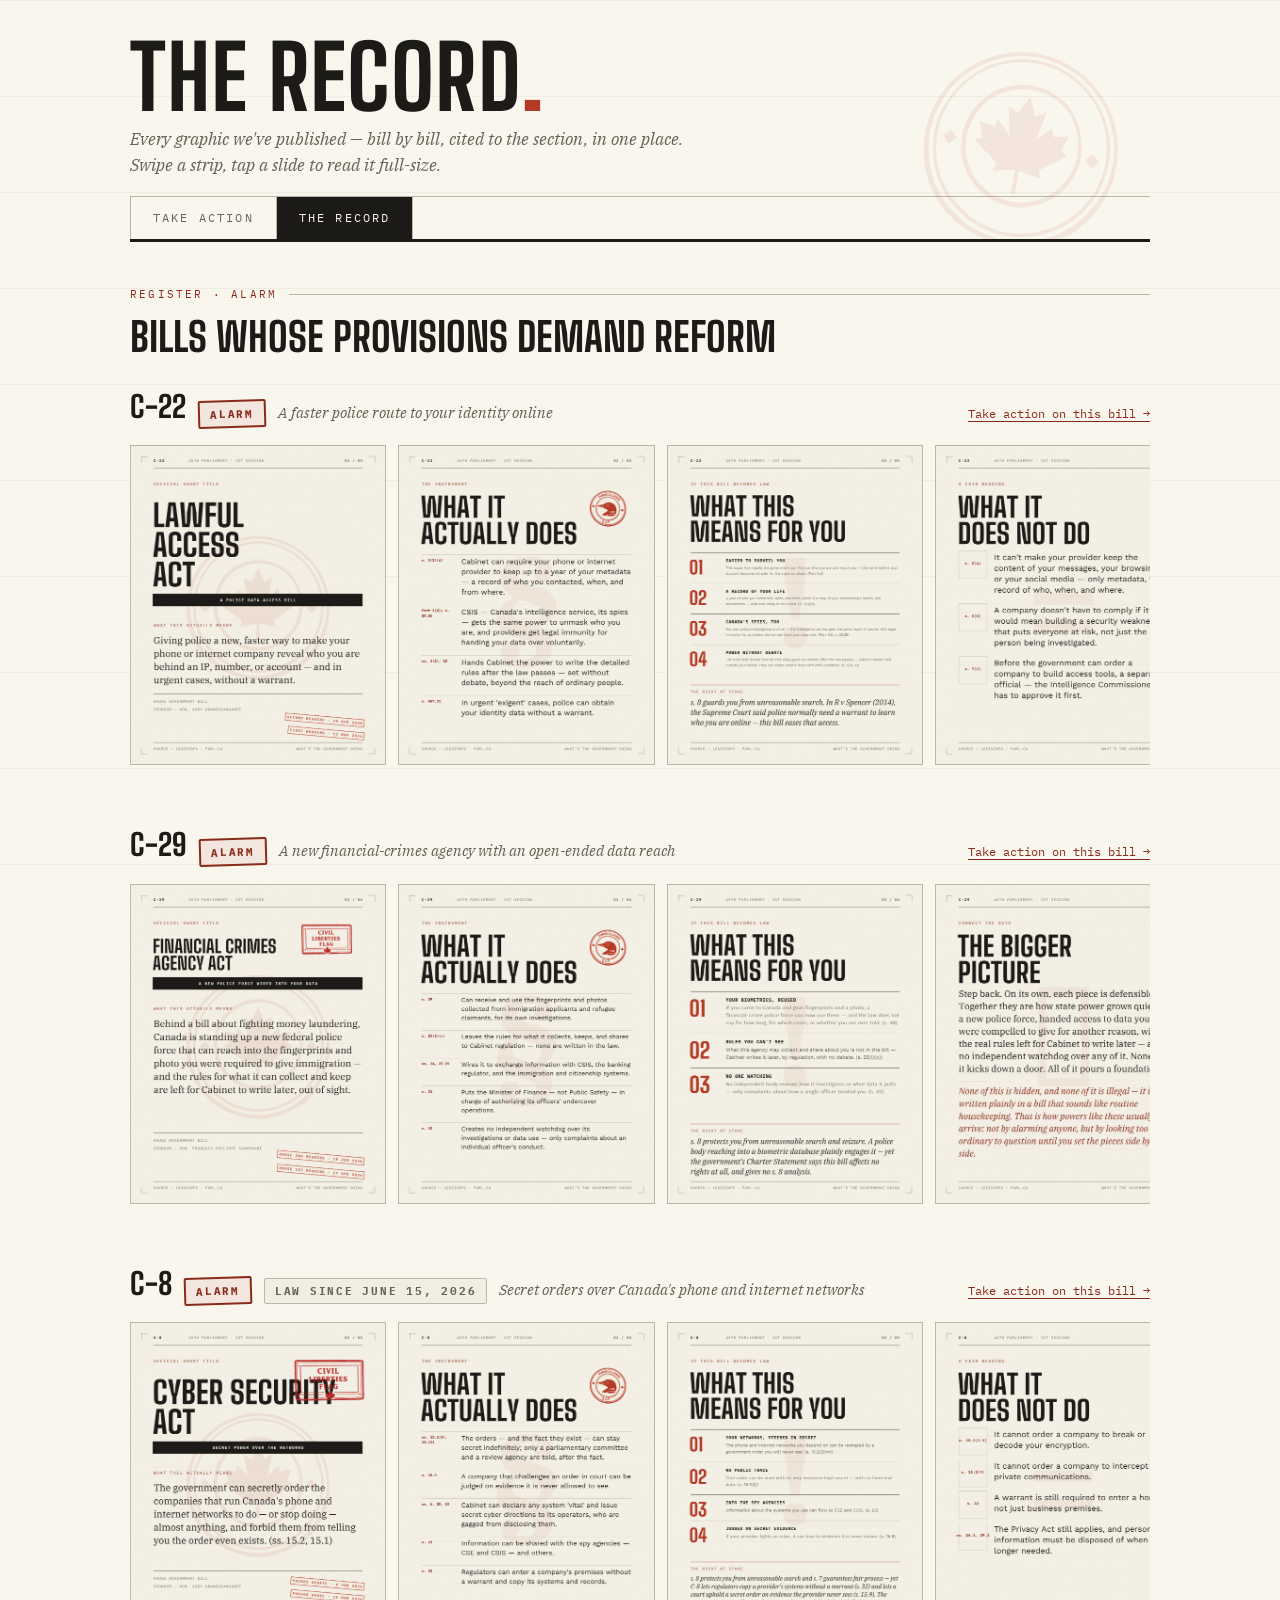
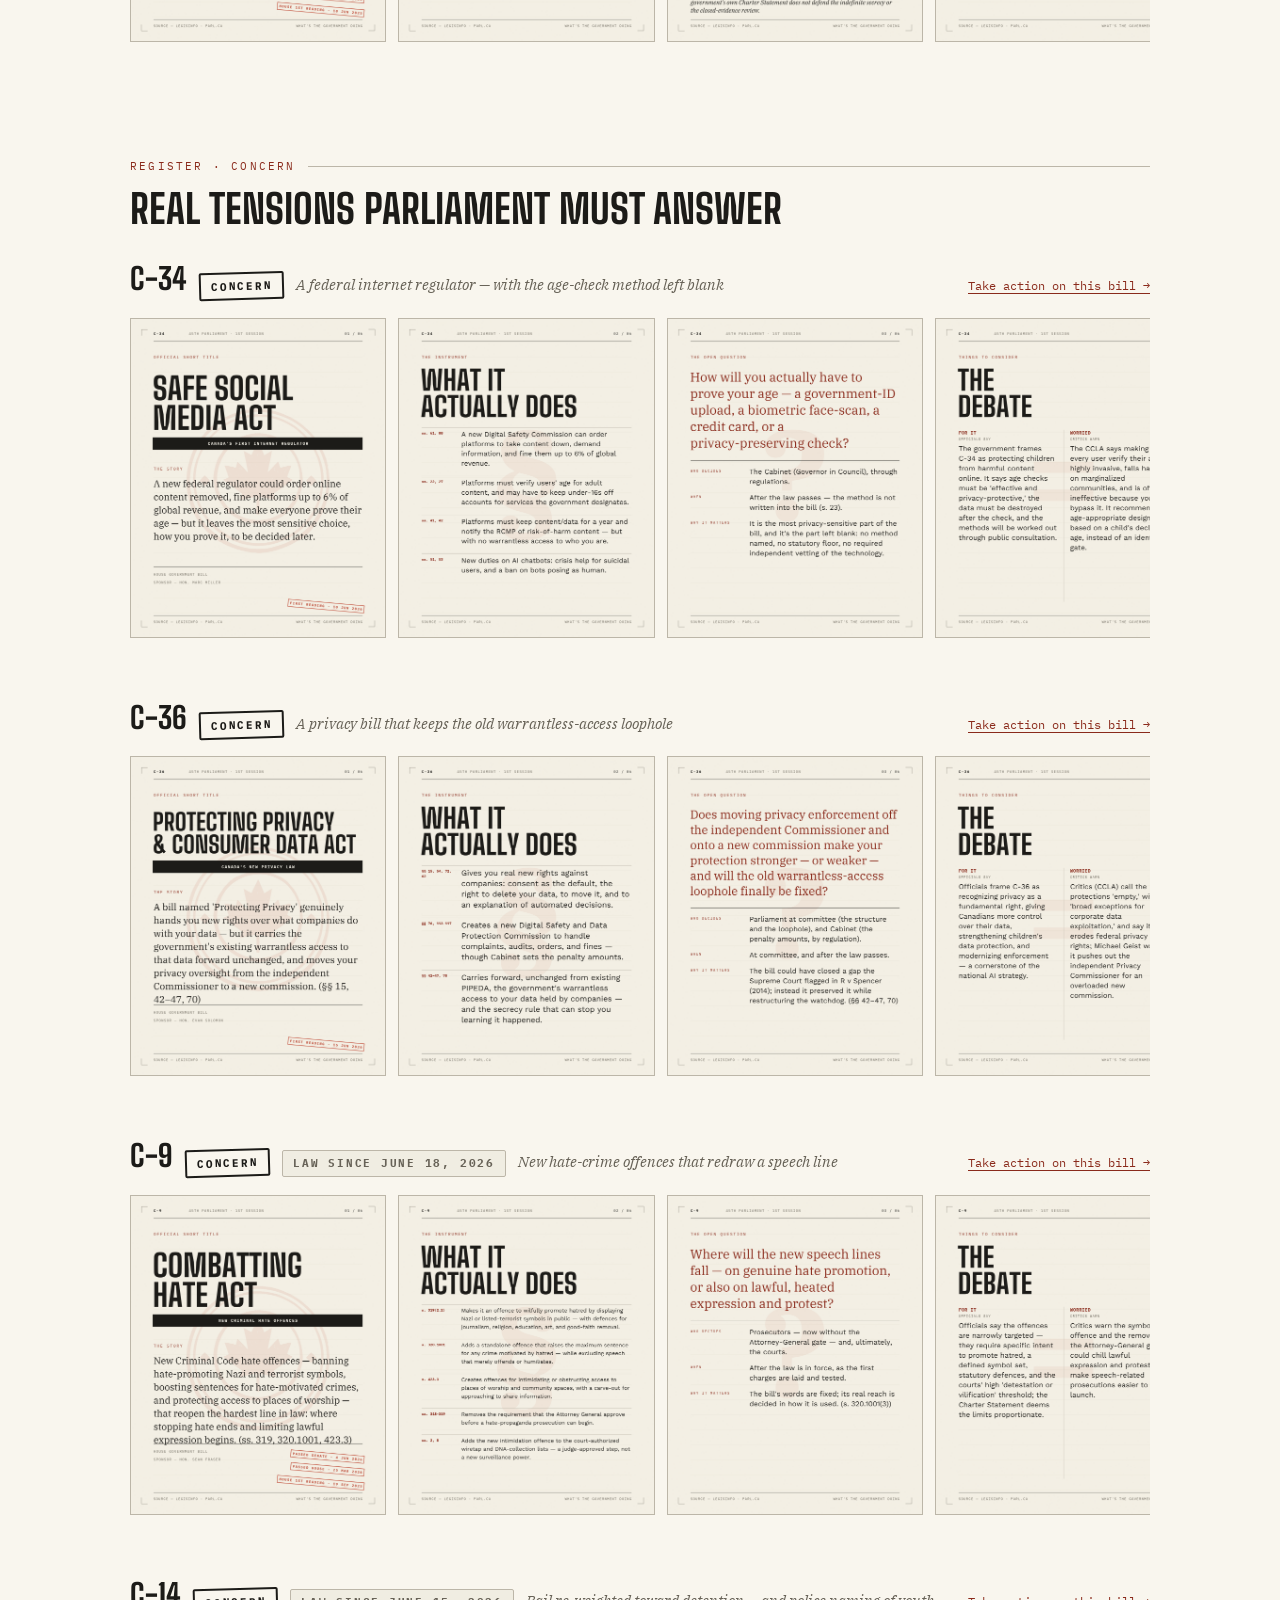
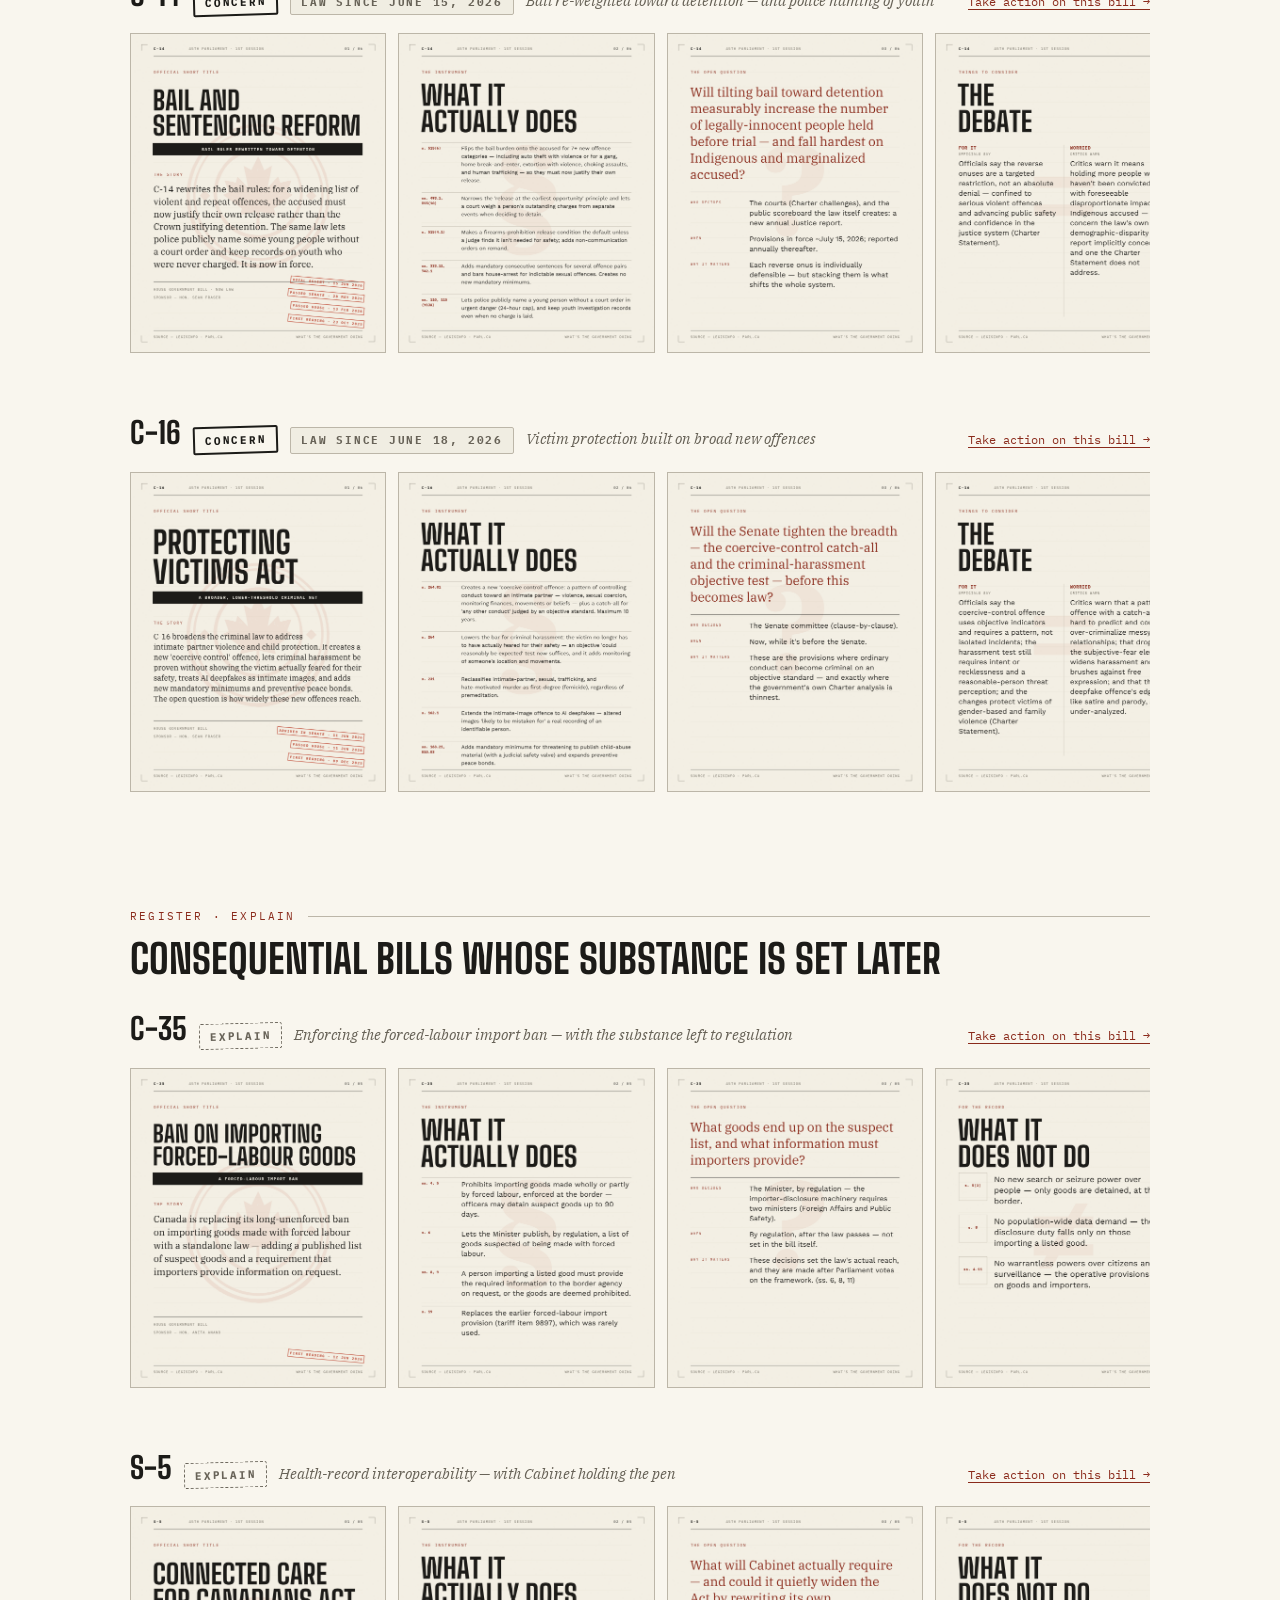
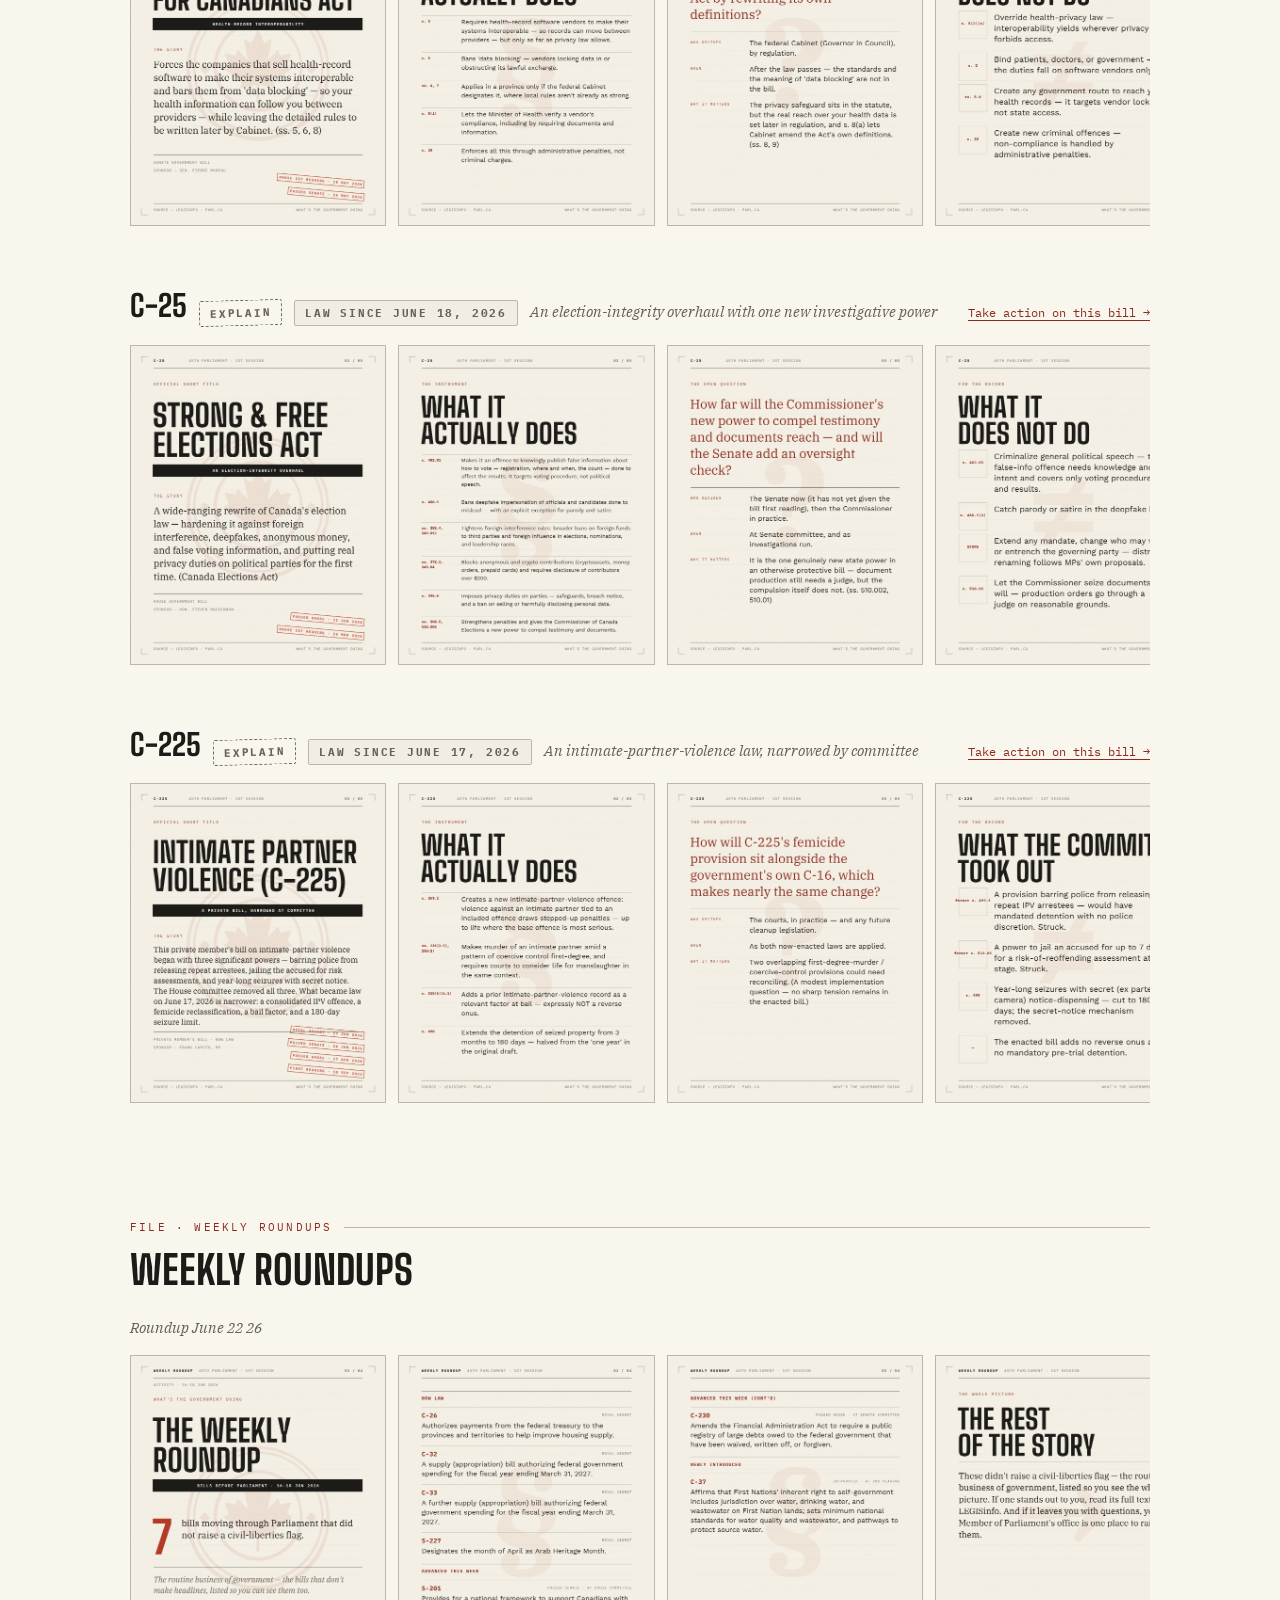
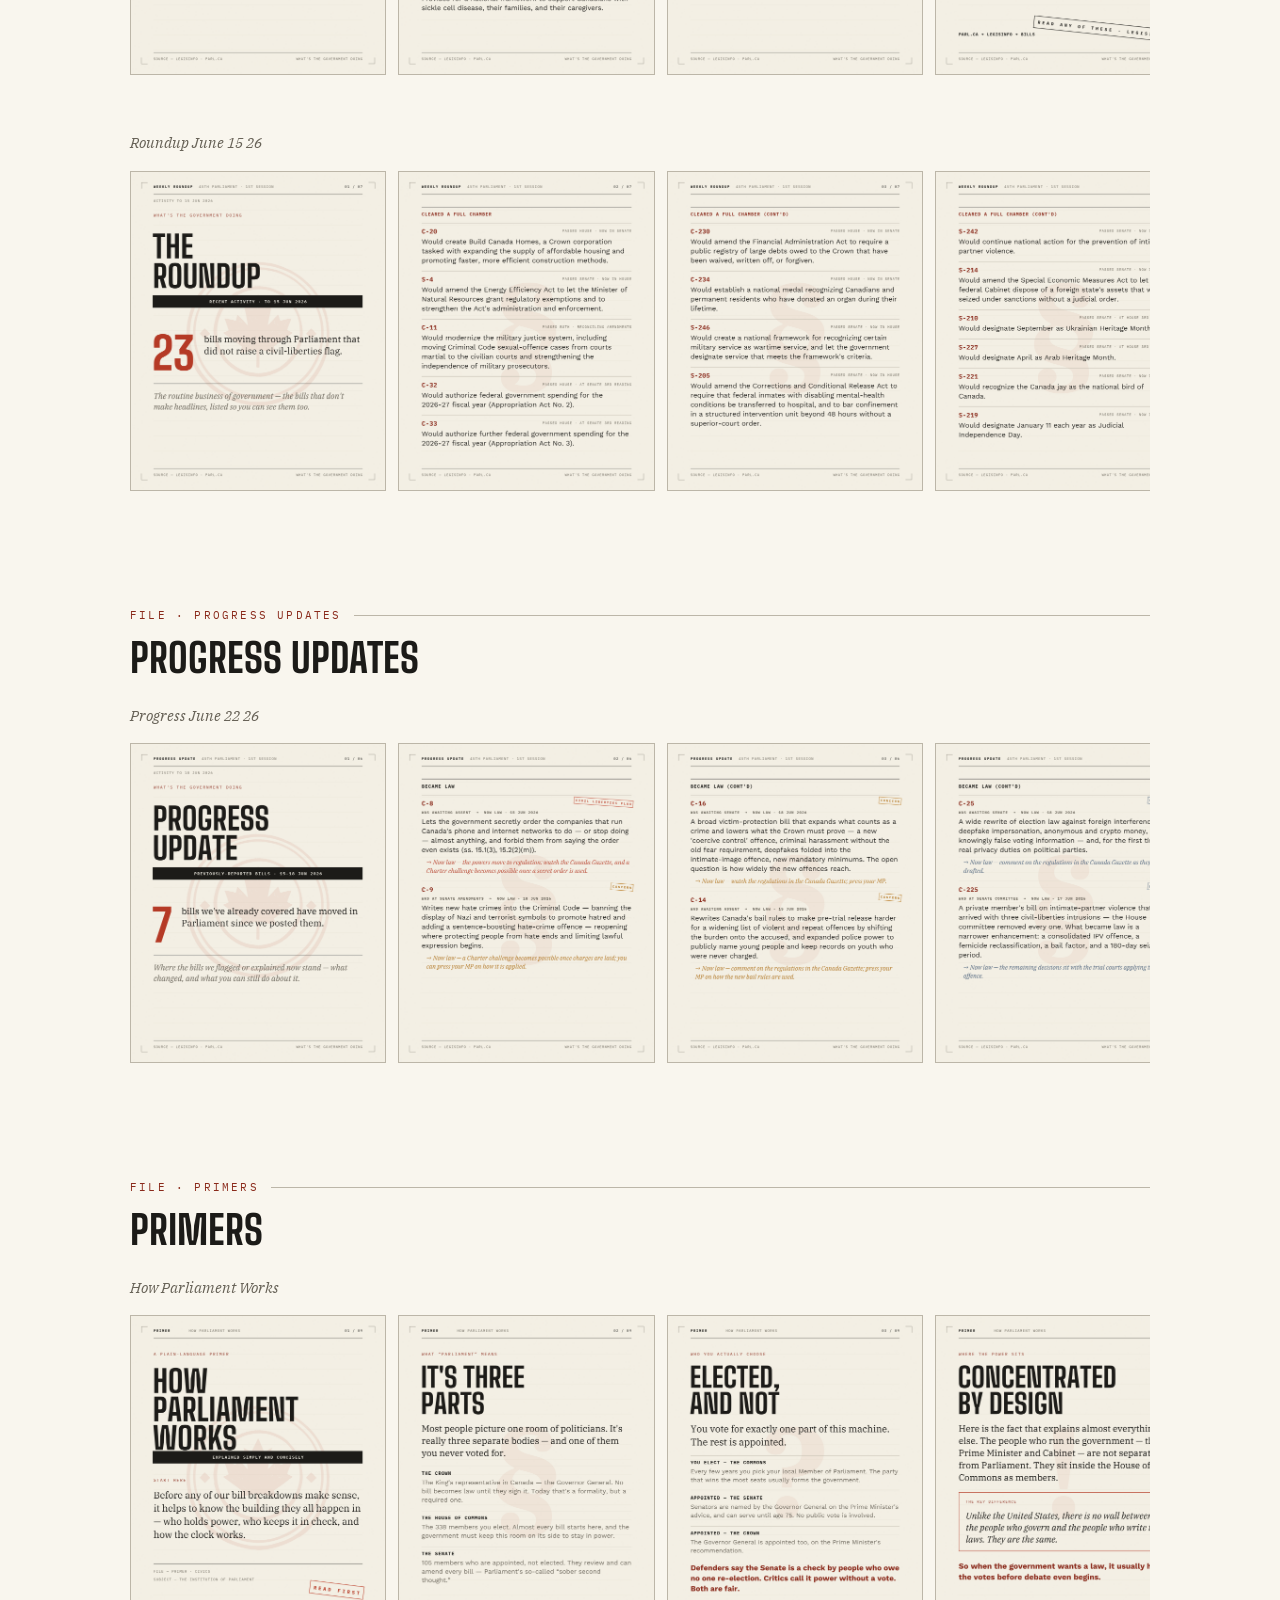
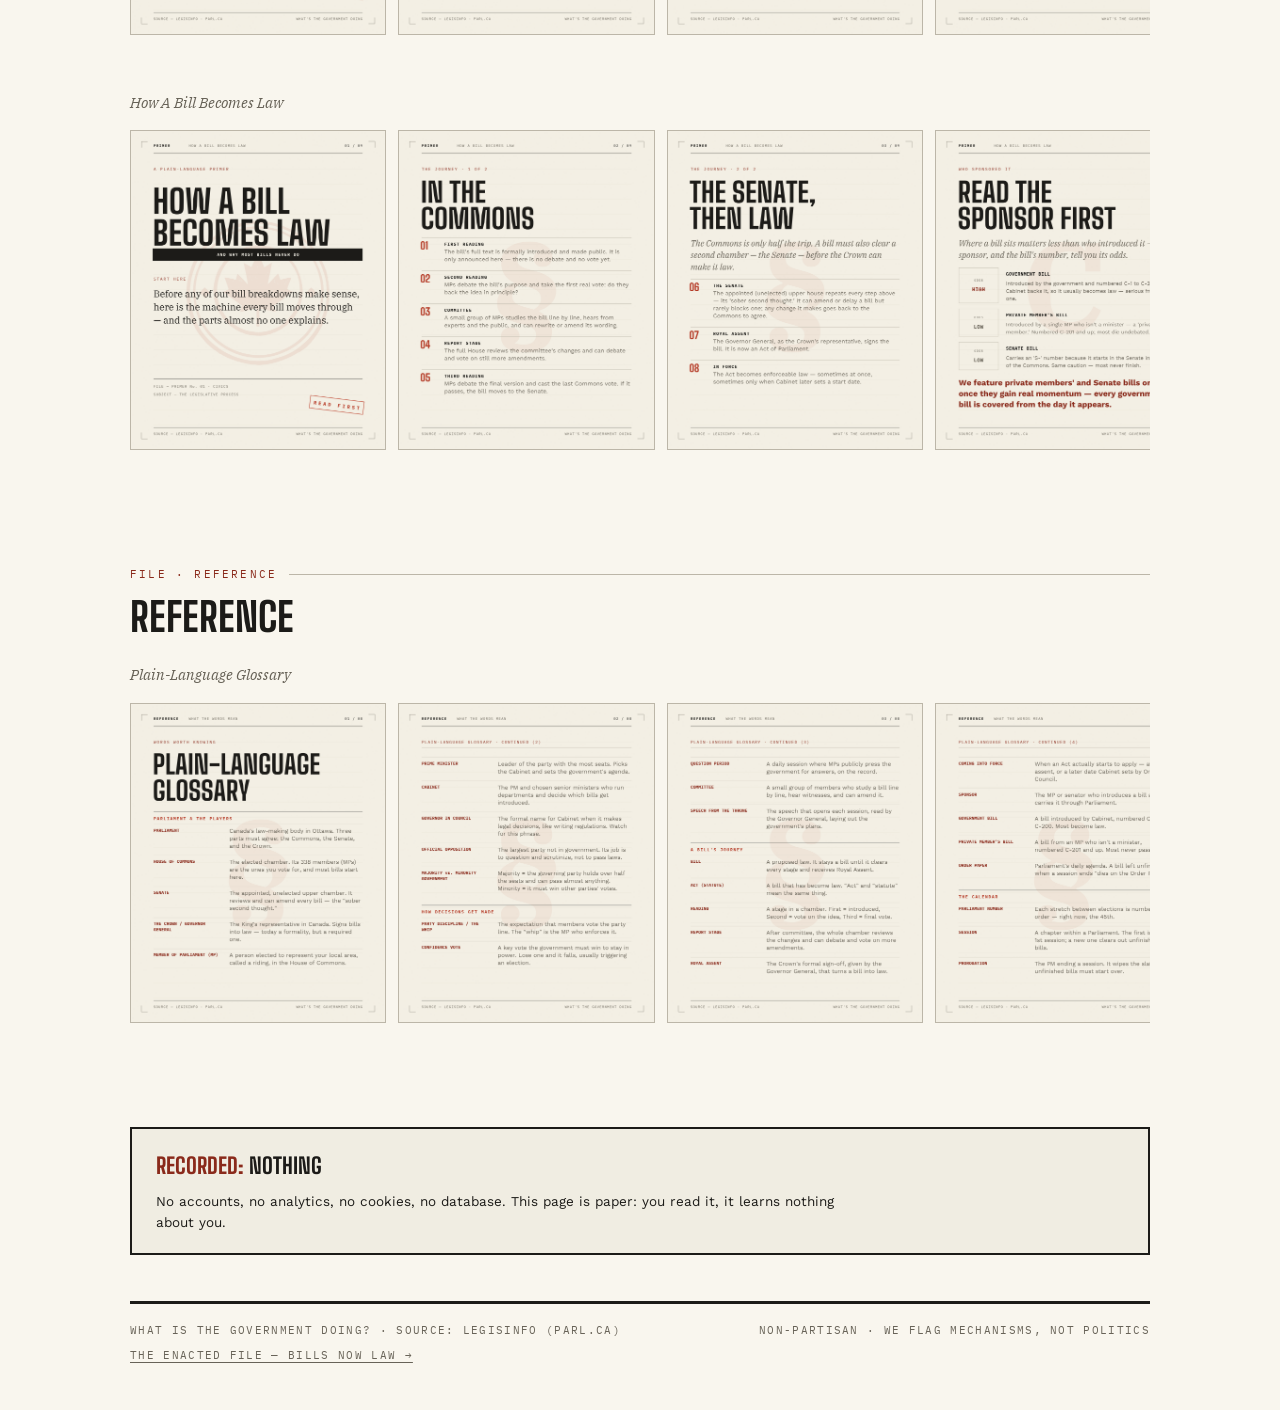
==== graphics.html @ ae7fa448 "First deploy: What is the government doing — action site Co-Authored-By: Claude Fable 5 <noreply@ant" ====
<!DOCTYPE html>
<html lang="en-CA">
<head>
<meta charset="utf-8">
<meta name="viewport" content="width=device-width, initial-scale=1">
<title>The Record — What Is the Government Doing</title>
<meta name="description" content="Every bill graphic in one place: plain-language, cited breakdowns of the federal bills that touch your rights.">
<meta name="referrer" content="no-referrer">
<meta name="theme-color" content="#f9f6ee">
<link rel="manifest" href="manifest.webmanifest">
<link rel="icon" href="assets/icons/icon-192.png" type="image/png">
<link rel="apple-touch-icon" href="assets/icons/icon-180.png">
<link rel="stylesheet" href="assets/style.css">
</head>
<body>
<div class="shell">

  <header class="masthead">
    <h1 class="mast-title">The record<span class="q">.</span></h1>
    <p class="mast-sub">Every graphic we've published — bill by bill, cited to the section, in one place. Swipe a strip, tap a slide to read it full-size.</p>
    <img class="mast-stamp" src="assets/maple-stamp.png" alt="" aria-hidden="true">
    <nav class="tabs">
      <a href="index.html">Take Action</a>
      <a href="graphics.html" class="active">The Record</a>
    </nav>
  </header>

  <div id="gallery-root"></div>

  <div class="privacy">
    <h3><span class="stamp-word">Recorded:</span> nothing</h3>
    <p>No accounts, no analytics, no cookies, no database. This page is paper: you read it, it learns nothing about you.</p>
  </div>

  <footer>
    <span>What is the government doing? · Source: LEGISinfo (parl.ca)</span>
    <span>Non-partisan · We flag mechanisms, not politics</span>
    <a href="index.html?file=enacted">The enacted file — bills now law →</a>
  </footer>

</div>

<!-- lightbox -->
<div class="lightbox" id="lightbox" role="dialog" aria-label="Slide viewer">
  <button class="lb-btn lb-close" id="lb-close" aria-label="Close">×</button>
  <button class="lb-btn lb-prev" id="lb-prev" aria-label="Previous slide">‹</button>
  <img id="lb-img" alt="Bill graphic slide">
  <button class="lb-btn lb-next" id="lb-next" aria-label="Next slide">›</button>
  <div class="lb-count" id="lb-count"></div>
</div>

<script src="assets/data.js"></script>
<script src="assets/gallery.js"></script>
<script>
  if ("serviceWorker" in navigator) navigator.serviceWorker.register("./sw.js");
</script>
</body>
</html>
---- assets/style.css ----
/* ============================================================
   WHAT IS THE GOVERNMENT DOING — action site
   Clerical Sublime, adapted for the web.
   Paper, ink, hairlines, mono codes, one vermilion accent.
   ============================================================ */

@font-face { font-family: "Big Shoulders"; src: url("../fonts/BigShoulders-Bold.ttf") format("truetype"); font-weight: 700; font-display: swap; }
@font-face { font-family: "Big Shoulders"; src: url("../fonts/BigShoulders-Regular.ttf") format("truetype"); font-weight: 400; font-display: swap; }
@font-face { font-family: "IBM Plex Mono"; src: url("../fonts/IBMPlexMono-Regular.ttf") format("truetype"); font-weight: 400; font-display: swap; }
@font-face { font-family: "IBM Plex Mono"; src: url("../fonts/IBMPlexMono-Bold.ttf") format("truetype"); font-weight: 700; font-display: swap; }
@font-face { font-family: "Work Sans"; src: url("../fonts/WorkSans-Regular.ttf") format("truetype"); font-weight: 400; font-display: swap; }
@font-face { font-family: "Work Sans"; src: url("../fonts/WorkSans-Bold.ttf") format("truetype"); font-weight: 700; font-display: swap; }
@font-face { font-family: "Work Sans"; src: url("../fonts/WorkSans-Italic.ttf") format("truetype"); font-weight: 400; font-style: italic; font-display: swap; }
@font-face { font-family: "IBM Plex Serif"; src: url("../fonts/IBMPlexSerif-Regular.ttf") format("truetype"); font-weight: 400; font-display: swap; }
@font-face { font-family: "IBM Plex Serif"; src: url("../fonts/IBMPlexSerif-Italic.ttf") format("truetype"); font-weight: 400; font-style: italic; font-display: swap; }

:root {
  --paper: #f9f6ee;
  --paper-deep: #f0ede2;
  --ink: #1c1b18;
  --soft: #686358;
  --rule: #bcb6a8;
  --acc: #b53a26;
  --acc-dark: #8a2a1b;
  --display: "Big Shoulders", "Arial Narrow", sans-serif;
  --mono: "IBM Plex Mono", ui-monospace, monospace;
  --body: "Work Sans", system-ui, sans-serif;
  --serif: "IBM Plex Serif", Georgia, serif;
}

* { box-sizing: border-box; margin: 0; padding: 0; }

html { scroll-behavior: smooth; }

body {
  background: var(--paper);
  color: var(--ink);
  font-family: var(--body);
  font-size: 16px;
  line-height: 1.55;
  -webkit-font-smoothing: antialiased;
}

/* faint ledger grid on the page background */
body::before {
  content: "";
  position: fixed; inset: 0;
  background-image: linear-gradient(var(--rule) 1px, transparent 1px);
  background-size: 100% 96px;
  opacity: .14;
  pointer-events: none;
  z-index: 0;
}

.shell { position: relative; z-index: 1; max-width: 1060px; margin: 0 auto; padding: 0 20px; }

a { color: var(--acc-dark); text-underline-offset: 3px; }
a:hover { color: var(--acc); }

/* ---------- masthead ---------- */

header.masthead { border-bottom: 3px solid var(--ink); position: relative; overflow: hidden; }

.mast-stamp {
  position: absolute; right: -20px; top: 4px;
  width: min(300px, 42vw); height: auto;
  opacity: .09; transform: rotate(10deg);
  pointer-events: none; user-select: none; z-index: 0;
}

.mast-title {
  font-family: var(--display); font-weight: 700;
  font-size: clamp(44px, 8vw, 88px);
  line-height: .95; letter-spacing: .01em; text-transform: uppercase;
  padding: 36px 0 6px;
  position: relative; z-index: 1;
}
.mast-title .q { color: var(--acc); }

.mast-sub {
  font-family: var(--serif); font-style: italic; color: var(--soft);
  font-size: clamp(14px, 2.2vw, 17px);
  padding-bottom: 18px; max-width: 62ch;
  position: relative; z-index: 1;
}

nav.tabs { display: flex; gap: 0; border-top: 1px solid var(--rule); }
nav.tabs a {
  font-family: var(--mono); font-size: 12px; letter-spacing: .18em; text-transform: uppercase;
  text-decoration: none; color: var(--soft);
  padding: 12px 22px 11px; border-right: 1px solid var(--rule);
  display: inline-block;
}
nav.tabs a:first-child { border-left: 1px solid var(--rule); }
nav.tabs a.active { color: var(--paper); background: var(--ink); }
nav.tabs a:not(.active):hover { color: var(--acc-dark); background: var(--paper-deep); }

/* ---------- section furniture ---------- */

.eyebrow {
  font-family: var(--mono); font-size: 11px; letter-spacing: .2em;
  text-transform: uppercase; color: var(--acc-dark);
  display: flex; align-items: center; gap: 12px; margin-bottom: 14px;
}
.eyebrow::after { content: ""; flex: 1; height: 1px; background: var(--rule); }

h2.section-title {
  font-family: var(--display); font-weight: 700; text-transform: uppercase;
  font-size: clamp(26px, 4.4vw, 40px); line-height: 1; margin-bottom: 10px;
}

section.block { padding: 44px 0 8px; }

/* ---------- register chips (rubber-stamp look) ---------- */

.chip {
  display: inline-block; font-family: var(--mono); font-weight: 700;
  font-size: 11px; letter-spacing: .16em; text-transform: uppercase;
  padding: 4px 10px 3px; border: 2px solid currentColor; border-radius: 2px;
  transform: rotate(-1.6deg); white-space: nowrap;
}
.chip.alarm { color: var(--acc-dark); background: rgba(181, 58, 38, .08); }
.chip.concern { color: var(--ink); }
.chip.explain { color: var(--soft); border-style: dashed; border-width: 1.5px; }
.chip.law { color: var(--soft); border: 1.5px solid var(--rule); transform: none; background: var(--paper-deep); }

/* ---------- cards / panels ---------- */

.panel {
  position: relative; background: var(--paper);
  border: 1px solid var(--rule); padding: 26px 28px;
  margin: 18px 0;
}
/* corner registration ticks */
.panel::before, .panel::after,
.panel .tick-b::before, .panel .tick-b::after {
  content: ""; position: absolute; width: 12px; height: 12px;
}
.panel::before { top: -1px; left: -1px; border-top: 2px solid var(--ink); border-left: 2px solid var(--ink); }
.panel::after { top: -1px; right: -1px; border-top: 2px solid var(--ink); border-right: 2px solid var(--ink); }
.panel .tick-b::before { bottom: -1px; left: -1px; border-bottom: 2px solid var(--ink); border-left: 2px solid var(--ink); }
.panel .tick-b::after { bottom: -1px; right: -1px; border-bottom: 2px solid var(--ink); border-right: 2px solid var(--ink); }

/* ---------- the bill selector ---------- */

.selector-row { display: flex; flex-wrap: wrap; gap: 14px; align-items: flex-end; }
.field { flex: 1 1 340px; }
.field label {
  display: block; font-family: var(--mono); font-size: 11px;
  letter-spacing: .16em; text-transform: uppercase; color: var(--soft);
  margin-bottom: 6px;
}
select, input[type="text"] {
  width: 100%; font-family: var(--body); font-size: 16px;
  color: var(--ink); background: #fbf9f2;
  border: 1px solid var(--ink); border-radius: 0; padding: 11px 12px;
}
select:focus, input:focus, textarea:focus, button:focus-visible { outline: 2px solid var(--acc); outline-offset: 1px; }

/* ---------- bill header ---------- */

.bill-head { display: flex; flex-wrap: wrap; align-items: baseline; gap: 14px; margin-top: 26px; }
.bill-code {
  font-family: var(--display); font-weight: 700; font-size: clamp(40px, 7vw, 64px);
  line-height: .9; letter-spacing: .01em;
}
.bill-desc { font-family: var(--serif); font-style: italic; font-size: clamp(16px, 2.6vw, 20px); color: var(--ink); max-width: 56ch; }
.bill-status { font-family: var(--mono); font-size: 12px; letter-spacing: .1em; text-transform: uppercase; color: var(--soft); margin-top: 6px; }
.bill-links { font-family: var(--mono); font-size: 12px; margin-top: 8px; }

.lead-quote {
  font-family: var(--serif); font-size: clamp(16px, 2.4vw, 19px); line-height: 1.6;
  border-left: 3px solid var(--acc); padding: 4px 0 4px 18px; margin: 18px 0 6px;
  max-width: 72ch;
}

/* ---------- letter area ---------- */

.letter-grid { display: grid; grid-template-columns: minmax(0, 1fr) 320px; gap: 26px; margin-top: 22px; }
@media (max-width: 880px) { .letter-grid { grid-template-columns: 1fr; } }

textarea.letter {
  width: 100%; min-height: 480px; resize: vertical;
  font-family: var(--serif); font-size: 15px; line-height: 1.65;
  color: var(--ink); background: #fbf9f2;
  border: 1px solid var(--ink); padding: 22px 24px;
}

.letter-note { font-family: var(--body); font-size: 13px; color: var(--soft); margin-top: 8px; font-style: italic; }

.side-box { border: 1px solid var(--rule); padding: 20px; background: var(--paper-deep); height: fit-content; }
.side-box h3 {
  font-family: var(--mono); font-size: 12px; letter-spacing: .18em;
  text-transform: uppercase; color: var(--acc-dark); margin-bottom: 12px;
}
.side-box p { font-size: 13.5px; color: var(--ink); margin-bottom: 10px; }
.side-box .fine { font-size: 12px; color: var(--soft); }

.mp-card { border: 1px solid var(--ink); background: #fbf9f2; padding: 14px 16px; margin-top: 12px; }
.mp-card .who { font-weight: 700; }
.mp-card .meta { font-family: var(--mono); font-size: 12px; color: var(--soft); }

/* ---------- buttons ---------- */

button, .btn {
  font-family: var(--mono); font-size: 13px; font-weight: 700;
  letter-spacing: .12em; text-transform: uppercase; text-decoration: none;
  color: var(--ink); background: transparent;
  border: 2px solid var(--ink); border-radius: 0;
  padding: 12px 20px; cursor: pointer; display: inline-block;
}
button:hover, .btn:hover { background: var(--ink); color: var(--paper); }
button.primary, .btn.primary { background: var(--acc); border-color: var(--acc); color: #fff; }
button.primary:hover, .btn.primary:hover { background: var(--acc-dark); border-color: var(--acc-dark); color: #fff; }
button:disabled { opacity: .4; cursor: not-allowed; }
button:disabled:hover { background: transparent; color: var(--ink); }
.btn-row { display: flex; flex-wrap: wrap; gap: 12px; margin-top: 14px; }

/* ---------- gallery (The Record) ---------- */

.gallery-group { margin-bottom: 8px; }
.gallery-item { margin: 26px 0 40px; }
.gallery-item .g-head { display: flex; flex-wrap: wrap; align-items: baseline; gap: 12px; margin-bottom: 4px; }
.gallery-item .g-code { font-family: var(--display); font-weight: 700; font-size: 30px; }
.gallery-item .g-desc { font-family: var(--serif); font-style: italic; color: var(--soft); font-size: 15px; }
.gallery-item .g-act { font-family: var(--mono); font-size: 12px; margin-left: auto; white-space: nowrap; }

.strip {
  display: flex; gap: 12px; overflow-x: auto; padding: 12px 2px 16px;
  scroll-snap-type: x mandatory; scrollbar-width: thin; scrollbar-color: var(--rule) transparent;
}
.strip img {
  height: 320px; width: auto; flex: 0 0 auto; scroll-snap-align: start;
  border: 1px solid var(--rule); background: #fff; cursor: zoom-in; display: block;
}
.strip img:hover { border-color: var(--acc); }
@media (max-width: 640px) { .strip img { height: 240px; } }

/* lightbox */
.lightbox {
  position: fixed; inset: 0; background: rgba(28, 27, 24, .92);
  display: none; align-items: center; justify-content: center; z-index: 50;
}
.lightbox.open { display: flex; }
.lightbox img { max-width: min(92vw, 640px); max-height: 88vh; border: 1px solid var(--rule); }
.lightbox .lb-btn {
  position: absolute; top: 50%; transform: translateY(-50%);
  background: none; border: none; color: var(--paper); font-size: 42px;
  font-family: var(--mono); cursor: pointer; padding: 20px;
}
.lightbox .lb-btn:hover { color: var(--acc); background: none; }
.lightbox .lb-prev { left: 6px; } .lightbox .lb-next { right: 6px; }
.lightbox .lb-close { position: absolute; top: 10px; right: 18px; transform: none; font-size: 30px; }
.lightbox .lb-count {
  position: absolute; bottom: 14px; left: 50%; transform: translateX(-50%);
  font-family: var(--mono); font-size: 12px; letter-spacing: .2em; color: var(--paper);
}

/* ---------- privacy + footer ---------- */

.privacy {
  border: 2px solid var(--ink); padding: 20px 24px; margin: 40px 0 0;
  position: relative; background: var(--paper-deep);
}
.privacy h3 { font-family: var(--display); text-transform: uppercase; font-size: 22px; margin-bottom: 8px; }
.privacy p { font-size: 13.5px; max-width: 88ch; }
.privacy .stamp-word { color: var(--acc-dark); font-weight: 700; }

footer {
  margin-top: 46px; border-top: 3px solid var(--ink); padding: 18px 0 46px;
  font-family: var(--mono); font-size: 11px; letter-spacing: .12em;
  text-transform: uppercase; color: var(--soft);
  display: flex; flex-wrap: wrap; gap: 8px 26px; justify-content: space-between;
}
footer a { color: var(--soft); }

.hidden { display: none !important; }
.error-text { color: var(--acc-dark); font-size: 13px; font-family: var(--body); margin-top: 8px; }

/* ---------- simplified variant (body.simple) ---------- */

body.simple .mast-title { font-size: clamp(40px, 7vw, 68px); padding: 28px 0 4px; }
body.simple .mast-sub { padding-bottom: 14px; font-size: clamp(13px, 2vw, 15px); }
body.simple .mast-stamp { width: min(200px, 32vw); top: 0; }
body.simple section.block { padding: 32px 0 4px; }
body.simple h2.section-title { font-size: clamp(22px, 3.6vw, 30px); }
body.simple .panel { padding: 20px 22px; }
body.simple .privacy { padding: 14px 20px; margin-top: 28px; }
body.simple .privacy h3 { font-size: 17px; margin-bottom: 4px; }
body.simple .privacy p { font-size: 12.5px; }
body.simple textarea.letter { min-height: 420px; }

.legend {
  font-family: var(--mono); font-size: 10.5px; letter-spacing: .07em;
  text-transform: uppercase; color: var(--soft); margin-top: 10px; line-height: 1.9;
}
.legend b { color: var(--acc-dark); }
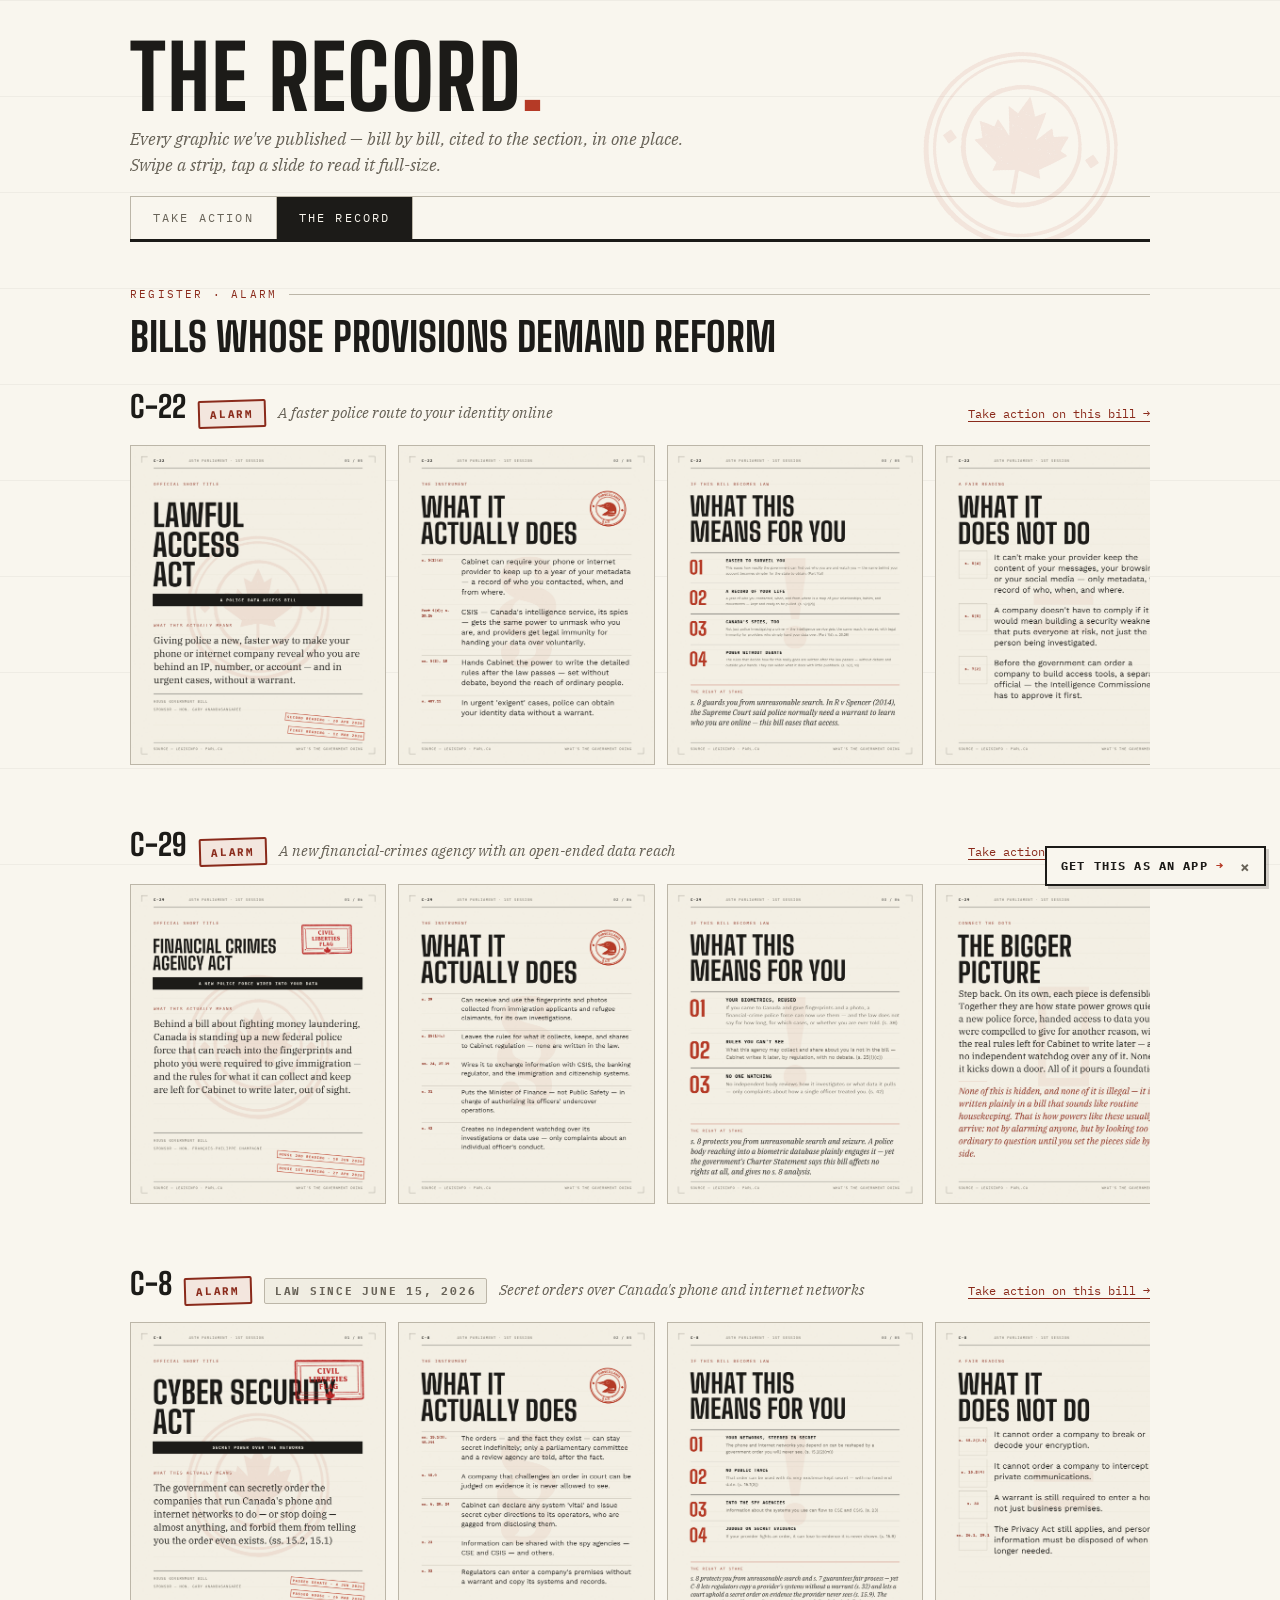
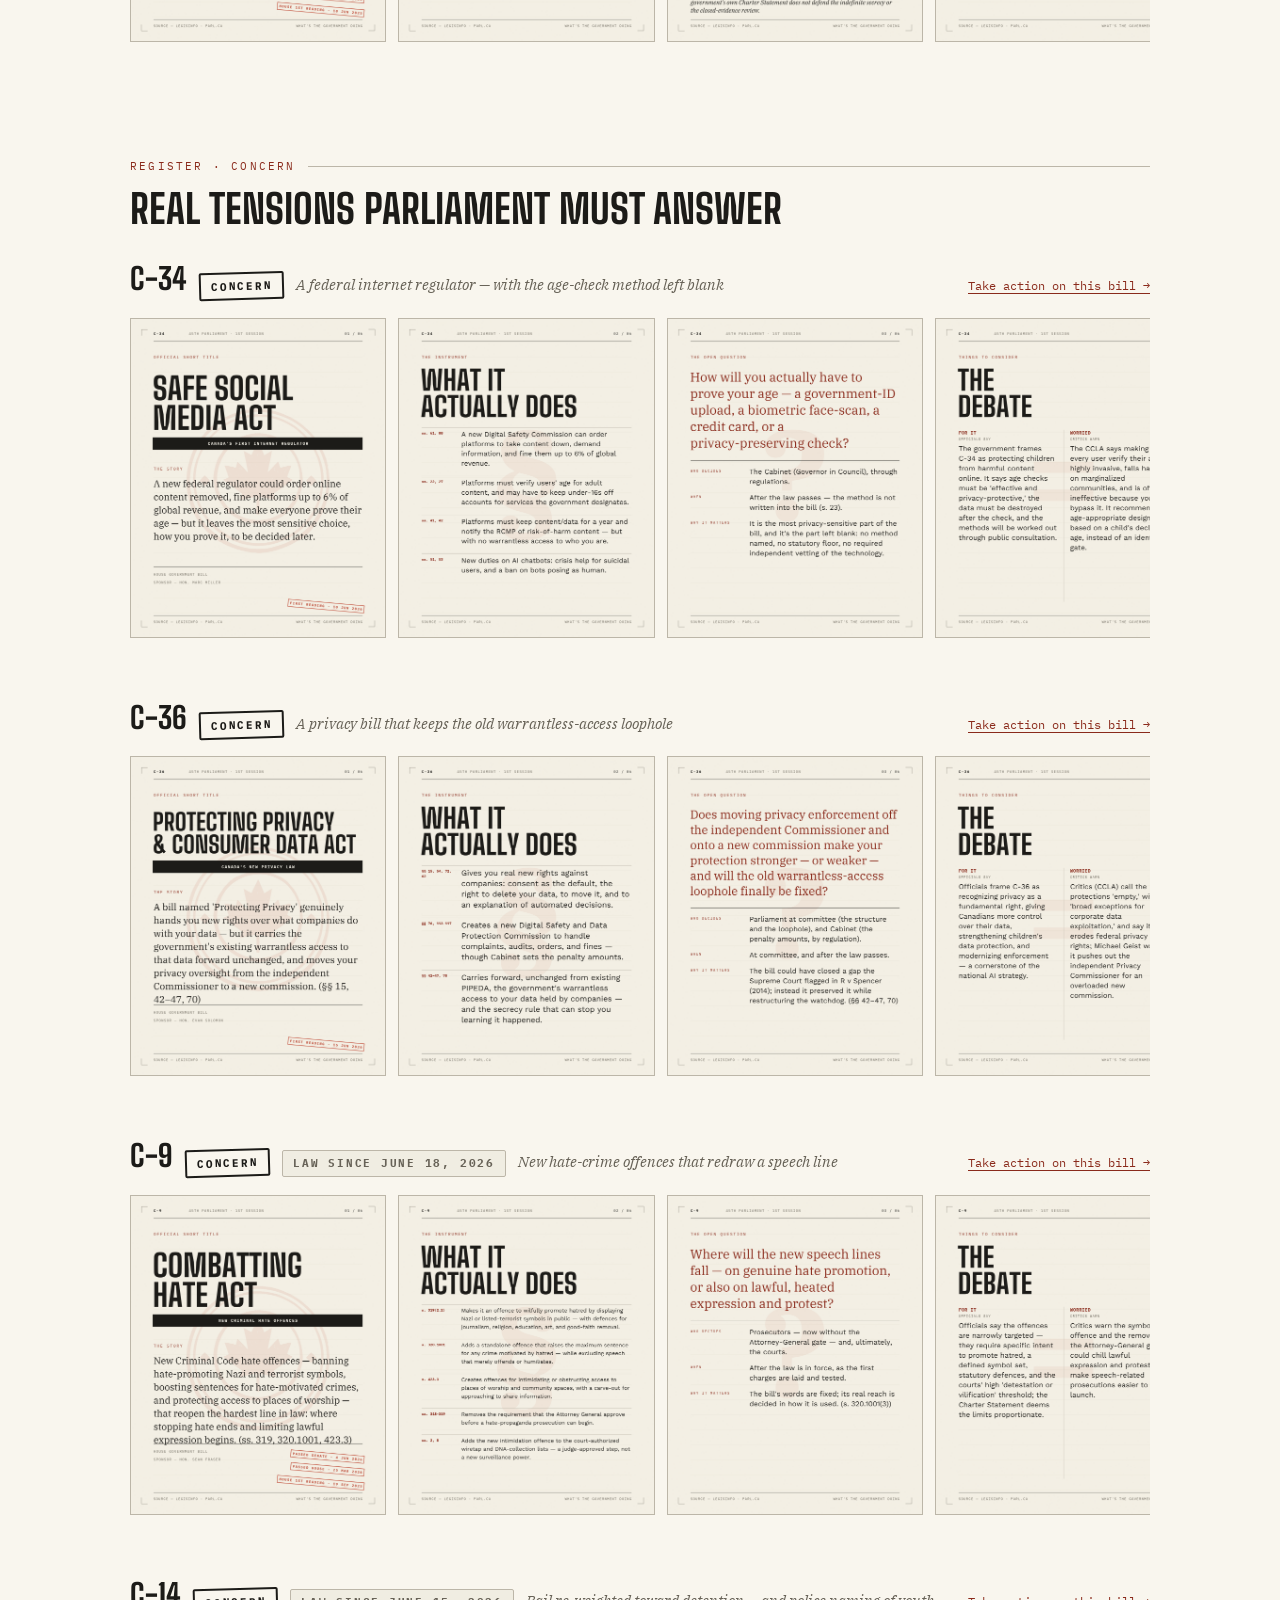
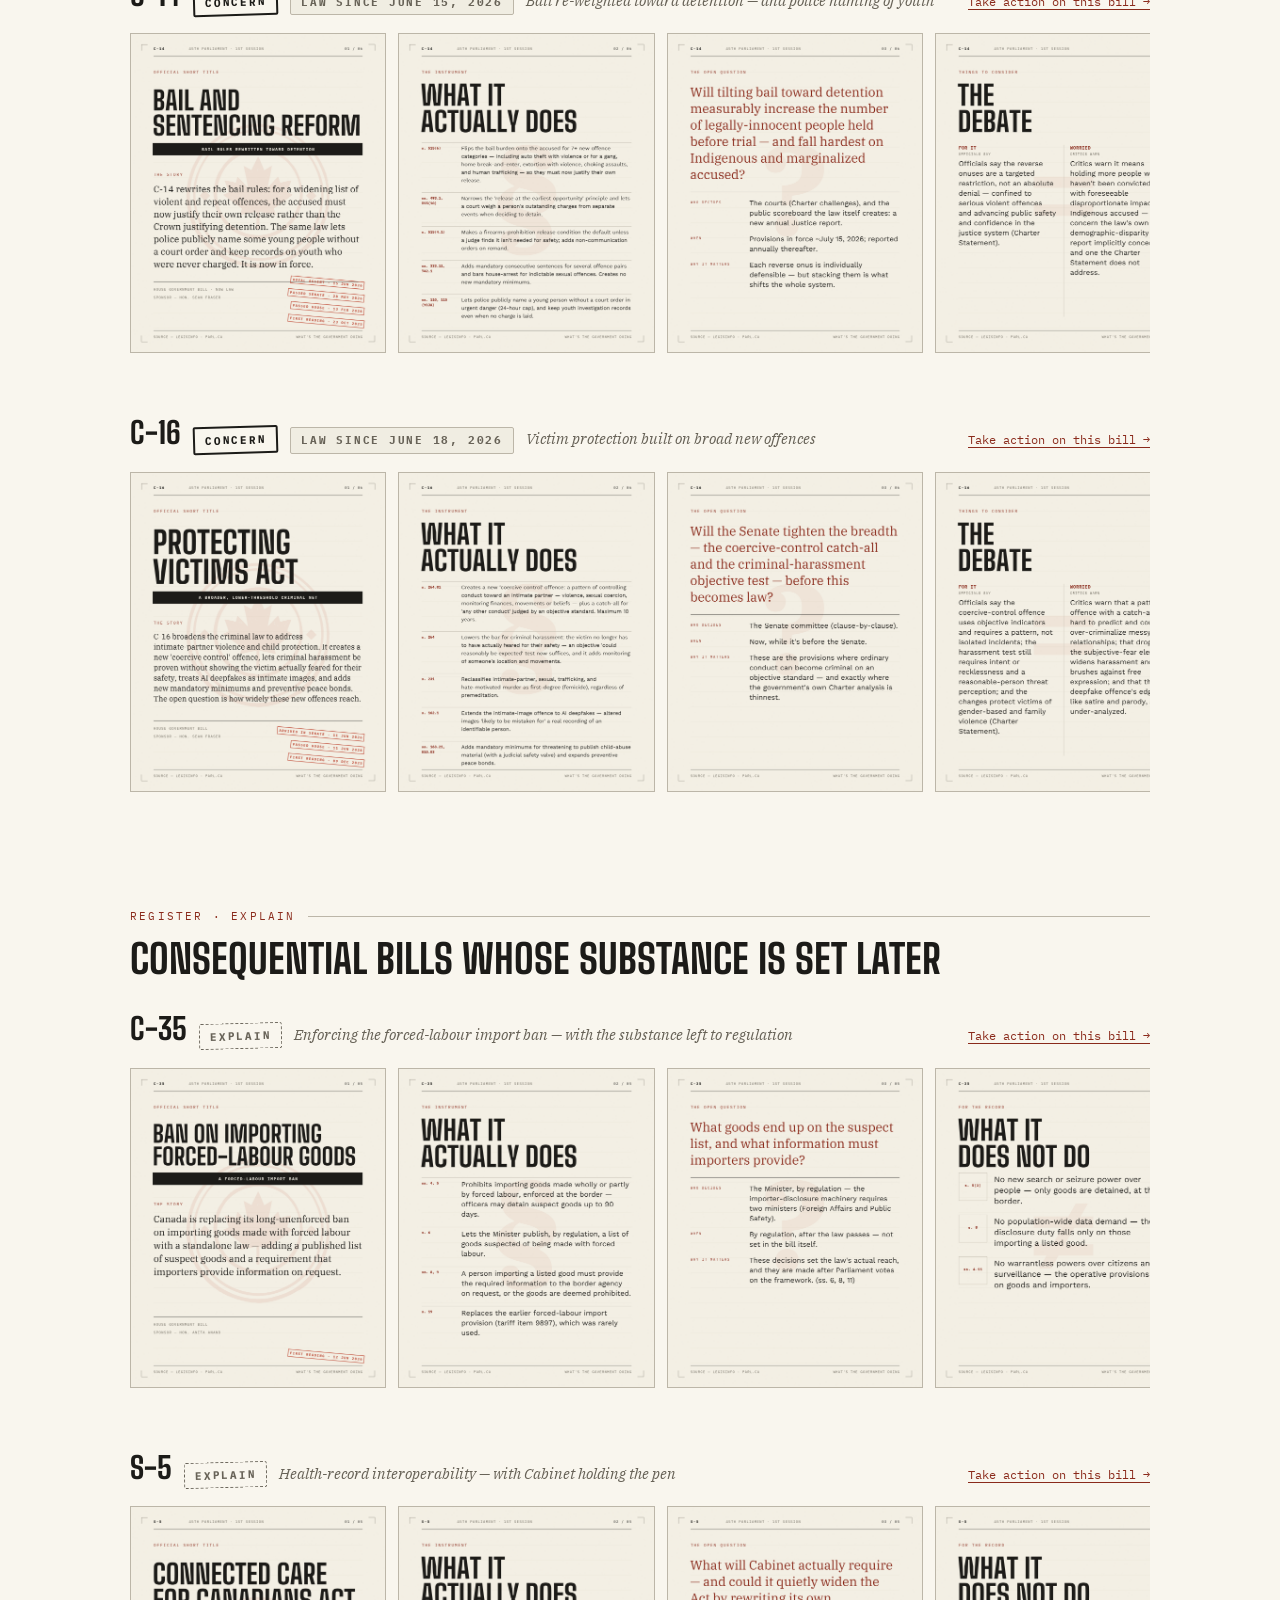
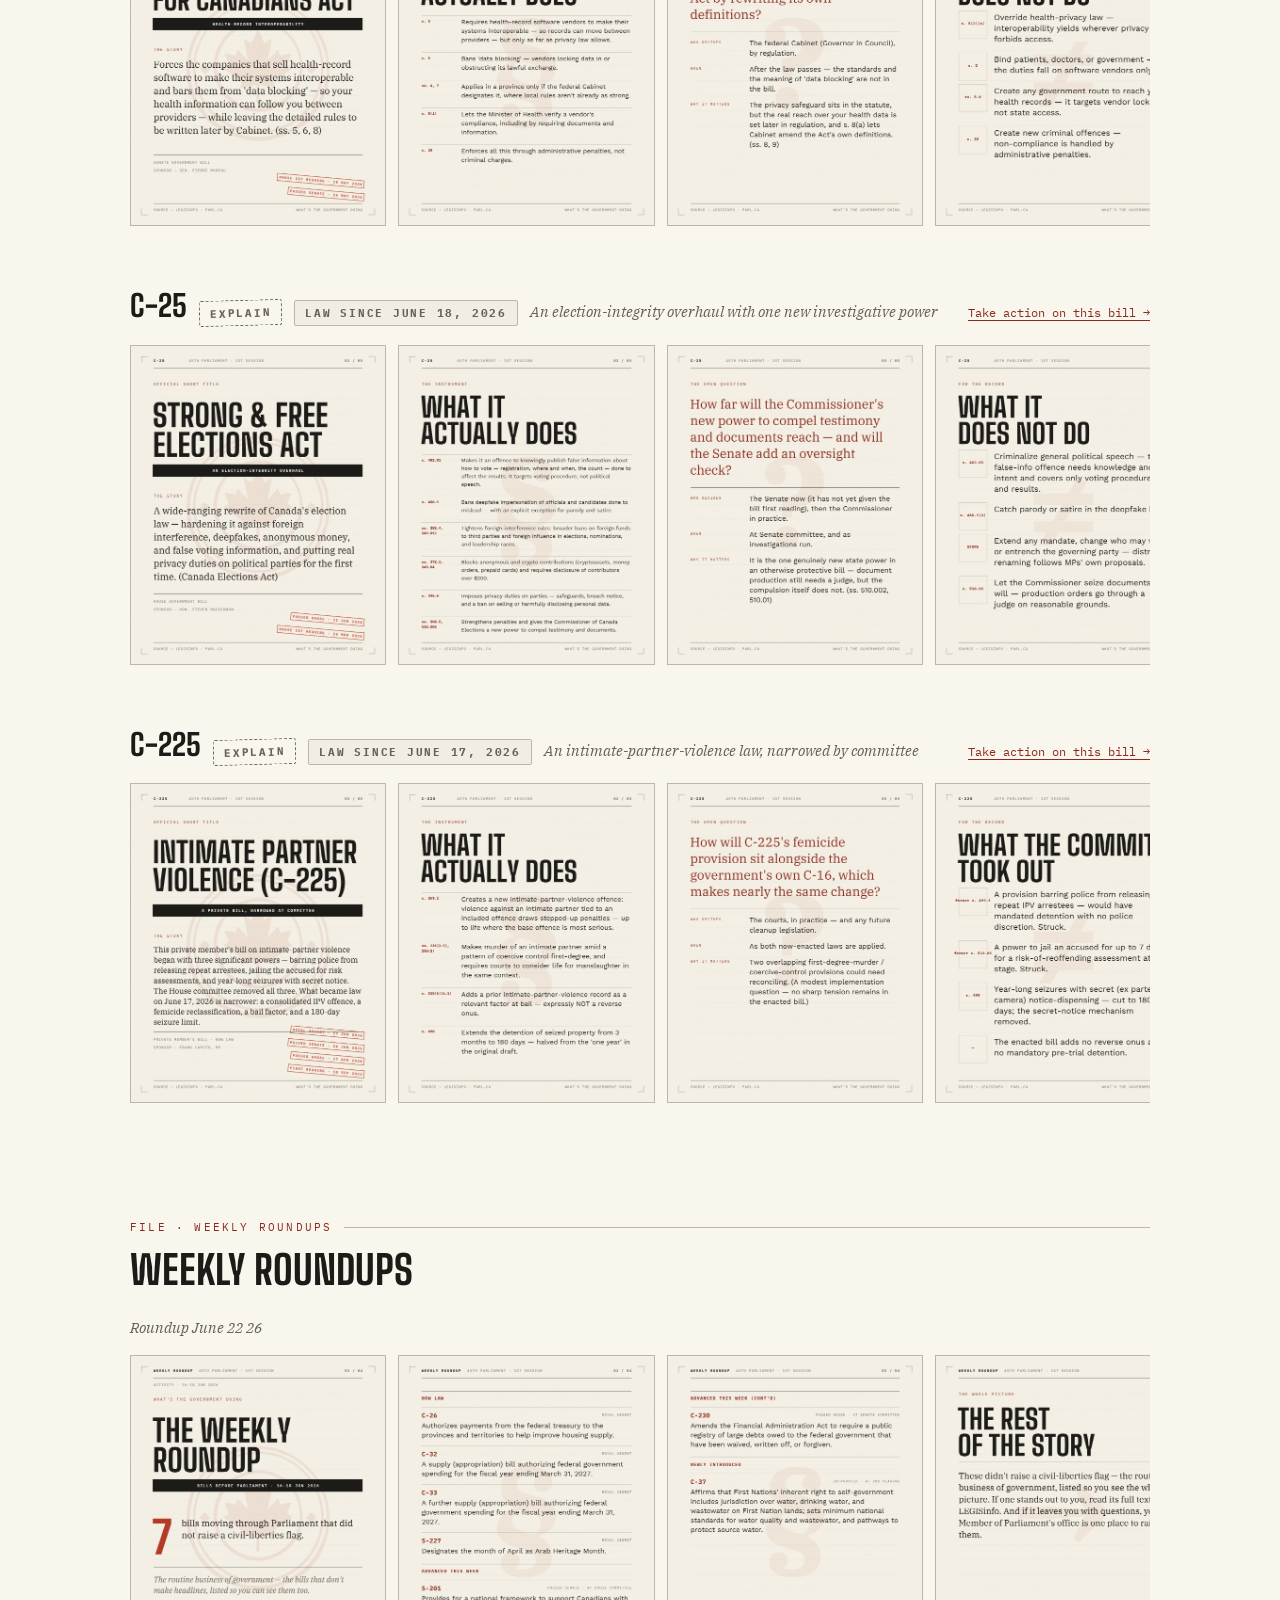
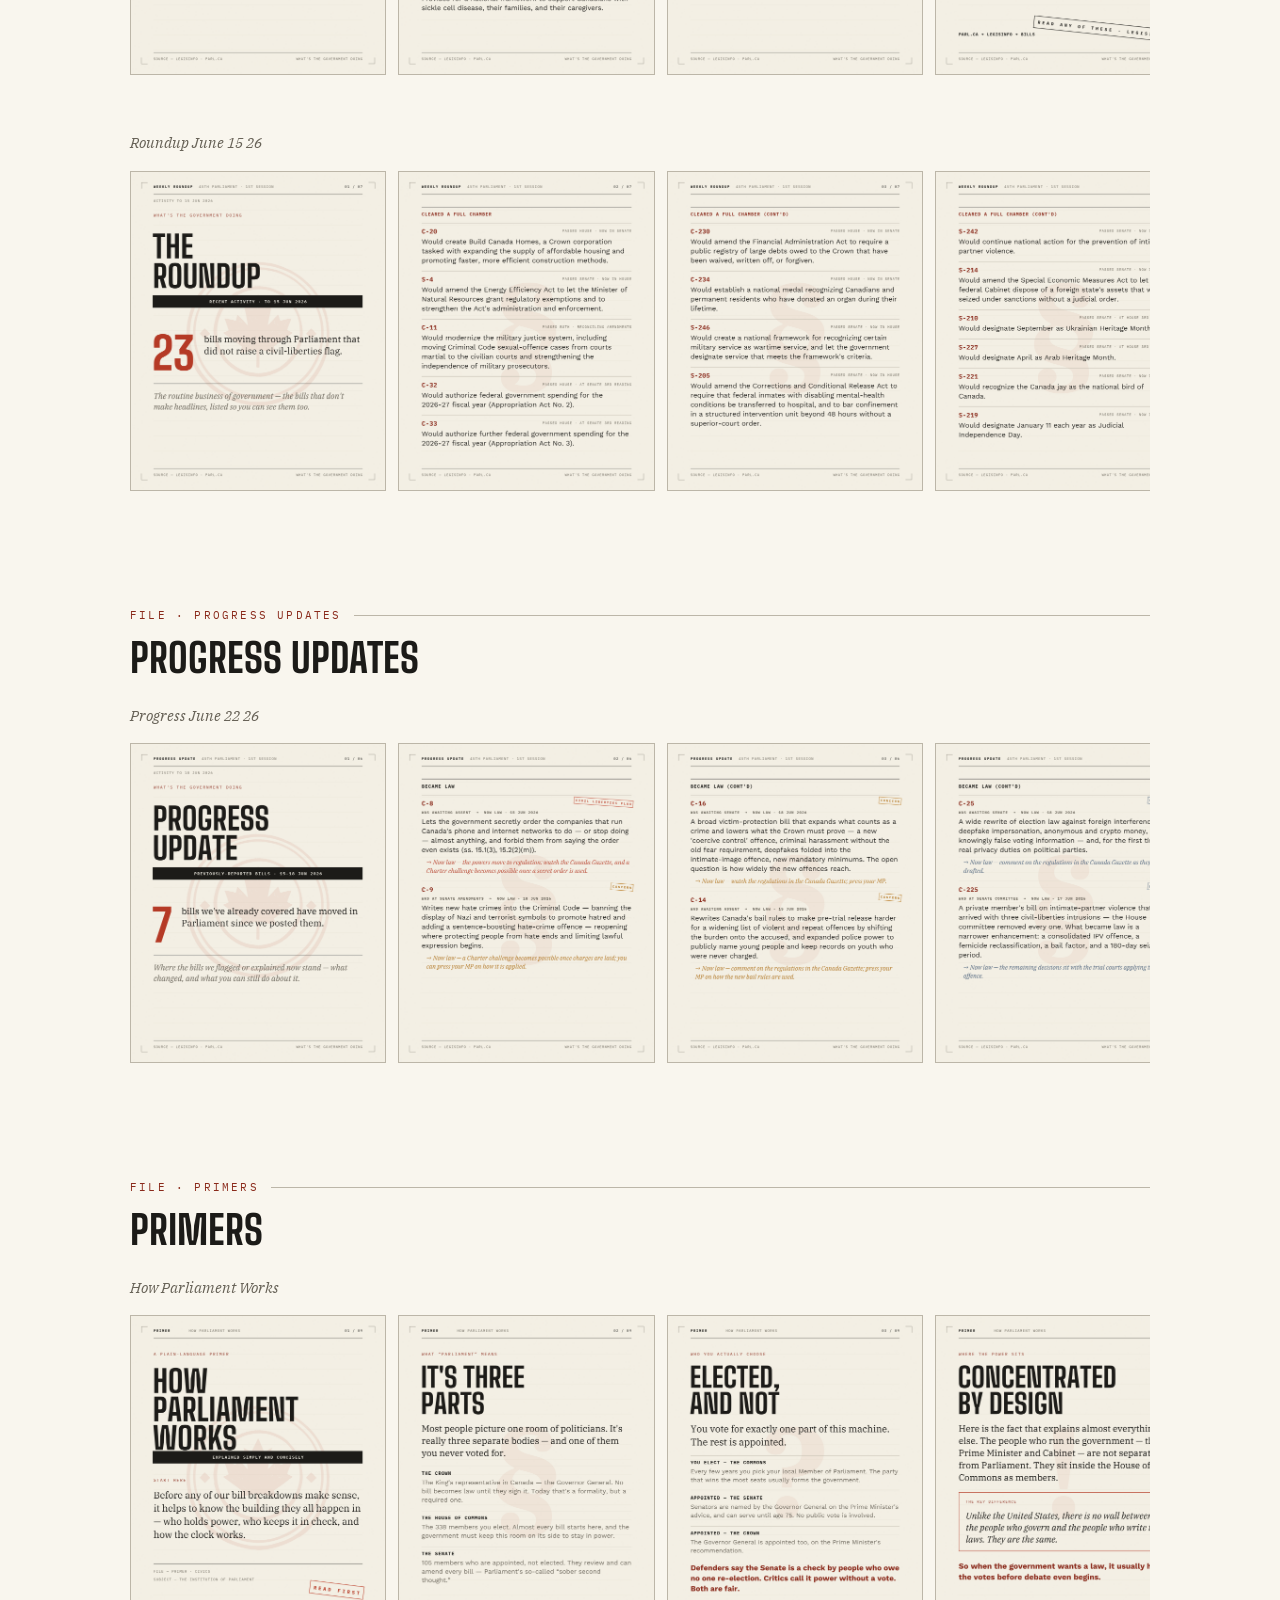
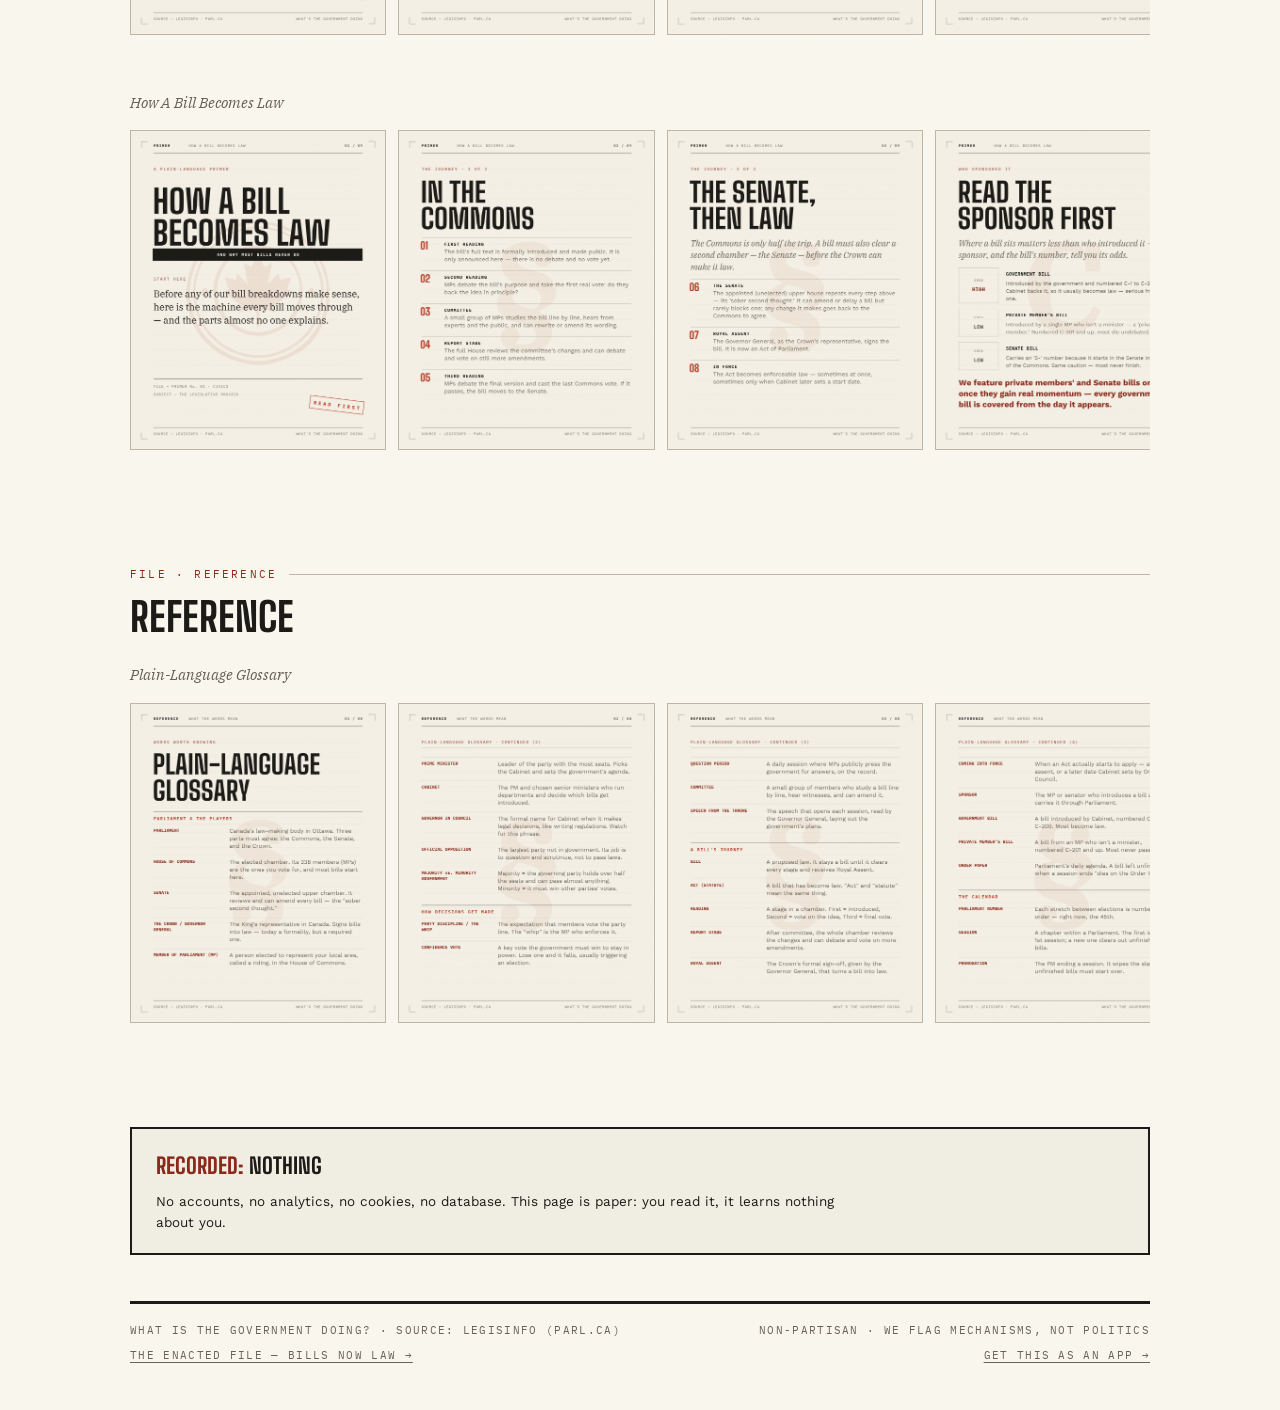
==== commit b12a3a64: "install-as-app pill + instructions page (2026-07-11)" ====
--- a/graphics.html
+++ b/graphics.html
@@ -36,6 +36,7 @@
     <span>What is the government doing? · Source: LEGISinfo (parl.ca)</span>
     <span>Non-partisan · We flag mechanisms, not politics</span>
     <a href="index.html?file=enacted">The enacted file — bills now law →</a>
+    <a href="install.html">Get this as an app →</a>
   </footer>
 
 </div>
@@ -51,6 +52,7 @@
 
 <script src="assets/data.js"></script>
 <script src="assets/gallery.js"></script>
+<script src="assets/install.js"></script>
 <script>
   if ("serviceWorker" in navigator) navigator.serviceWorker.register("./sw.js");
 </script>
--- a/assets/style.css
+++ b/assets/style.css
@@ -295,3 +295,40 @@
   text-transform: uppercase; color: var(--soft); margin-top: 10px; line-height: 1.9;
 }
 .legend b { color: var(--acc-dark); }
+
+/* ---------- "get this as an app" pill + install page ---------- */
+
+.install-pill {
+  position: fixed; bottom: 14px; right: 14px; z-index: 40;
+  display: flex; align-items: center;
+  background: var(--paper); border: 2px solid var(--ink);
+  box-shadow: 3px 3px 0 rgba(28, 27, 24, .18);
+}
+.install-pill a {
+  font-family: var(--mono); font-size: 11.5px; font-weight: 700;
+  letter-spacing: .1em; text-transform: uppercase; text-decoration: none;
+  color: var(--ink); padding: 9px 4px 9px 14px;
+}
+.install-pill a span { color: var(--acc); }
+.install-pill a:hover { color: var(--acc-dark); }
+.install-pill button {
+  border: none; background: none; cursor: pointer;
+  color: var(--soft); font-size: 16px; line-height: 1; padding: 9px 12px;
+}
+.install-pill button:hover { color: var(--acc-dark); background: none; }
+
+.install-card { max-width: 640px; }
+.install-card h2.section-title { font-size: clamp(20px, 3vw, 26px); margin-bottom: 10px; }
+.install-card.install-mine { border-color: var(--ink); border-width: 2px; }
+.install-card.install-mine::before { border-width: 3px; }
+.install-card.install-mine h2.section-title::after {
+  content: "your device"; font-family: var(--mono); font-size: 10px; font-weight: 700;
+  letter-spacing: .14em; text-transform: uppercase; color: var(--acc-dark);
+  border: 1.5px solid var(--acc-dark); border-radius: 2px;
+  padding: 3px 8px 2px; margin-left: 12px; vertical-align: middle;
+  display: inline-block; transform: rotate(-1.6deg);
+}
+.steps { margin: 0 0 10px 20px; font-size: 15px; }
+.steps li { margin-bottom: 8px; }
+.steps .key { font-family: var(--mono); }
+.fine-note { font-size: 13px; color: var(--soft); font-style: italic; }
